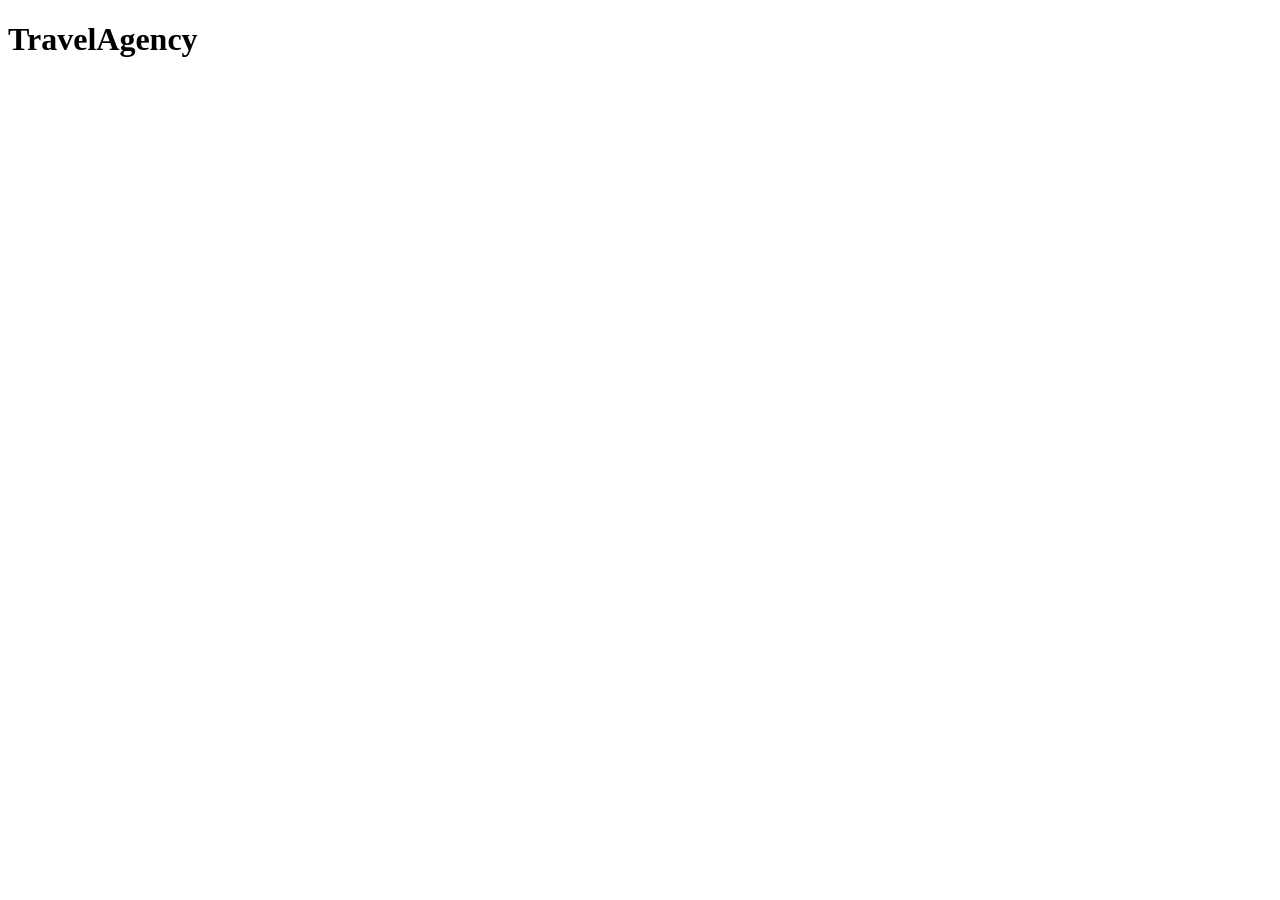
==== index.html @ d6aa43f0 "create index file" ====
<!DOCTYPE html>
<html lang="en">
<head>
    <meta charset="UTF-8">
    <meta name="viewport" content="width=device-width, initial-scale=1.0">
    <title>Document</title>
</head>
<body>
 <h1>TravelAgency</h1>
    
</body>
</html
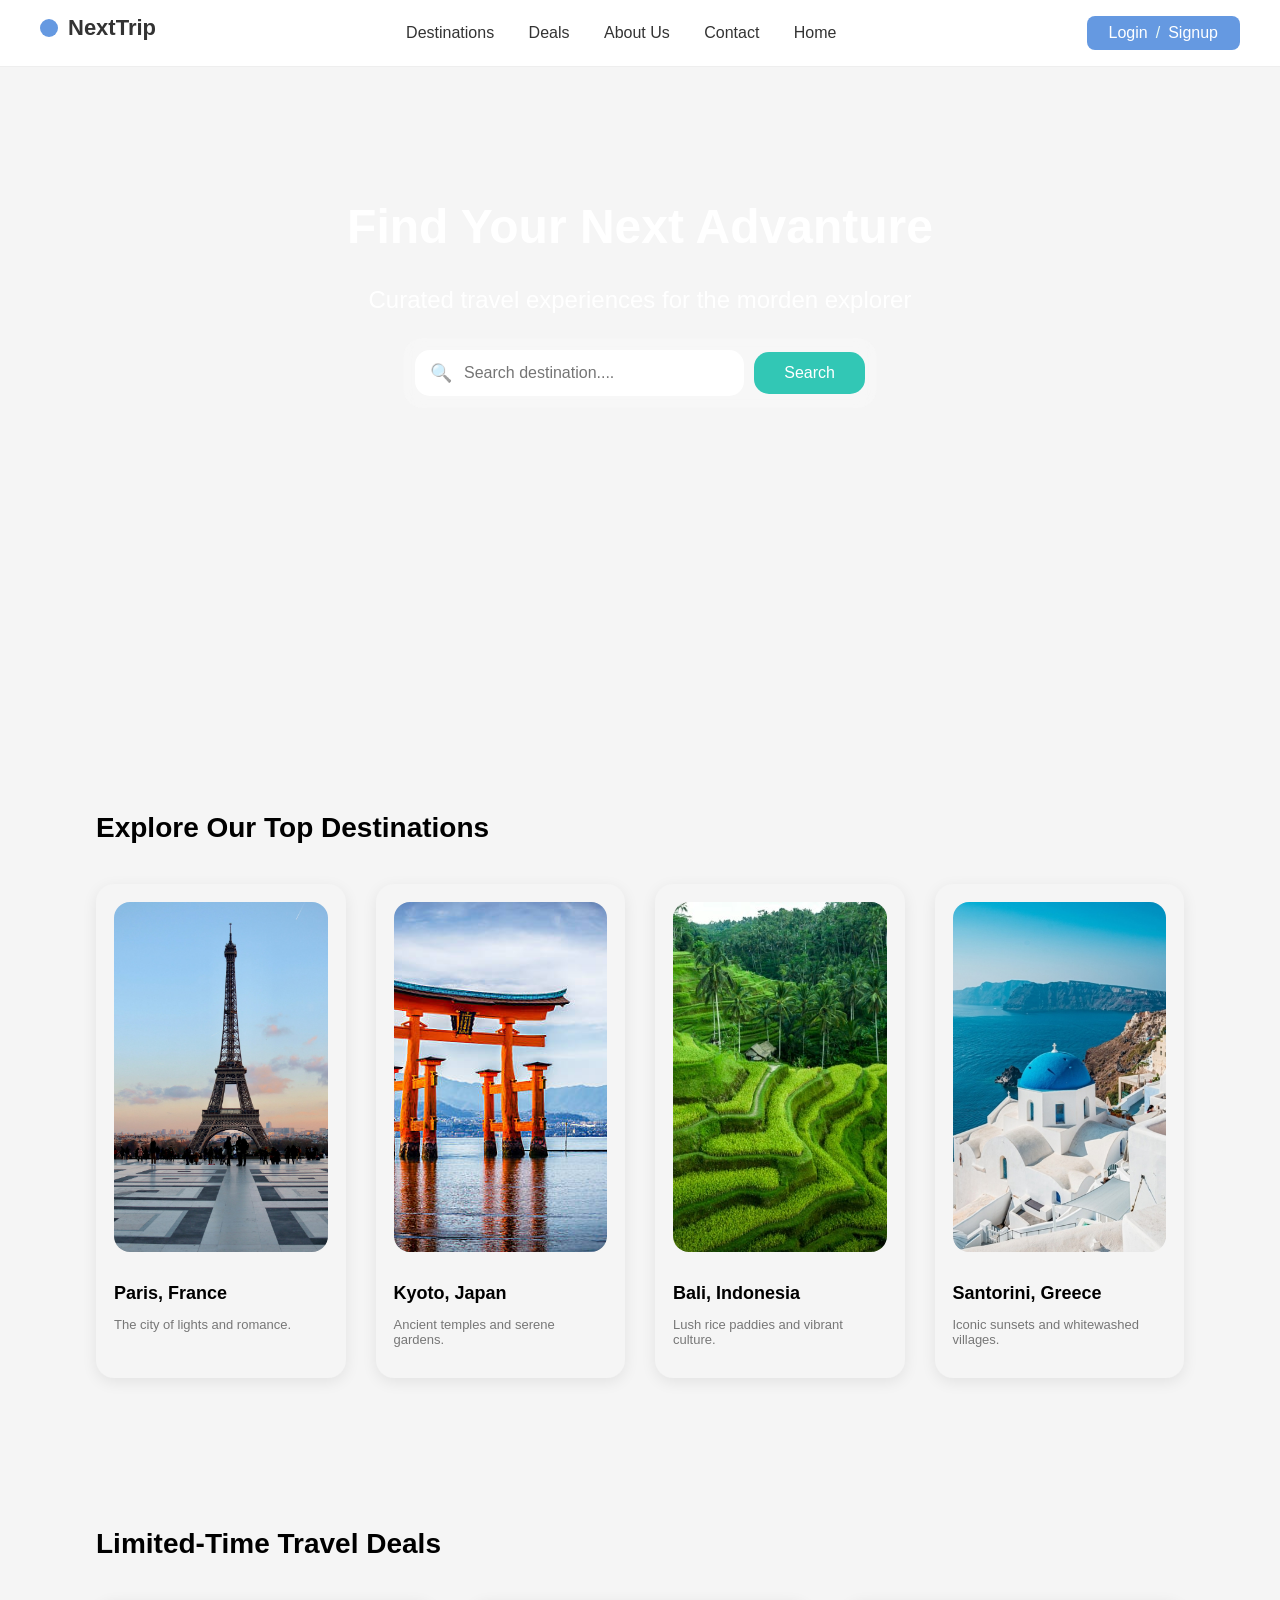
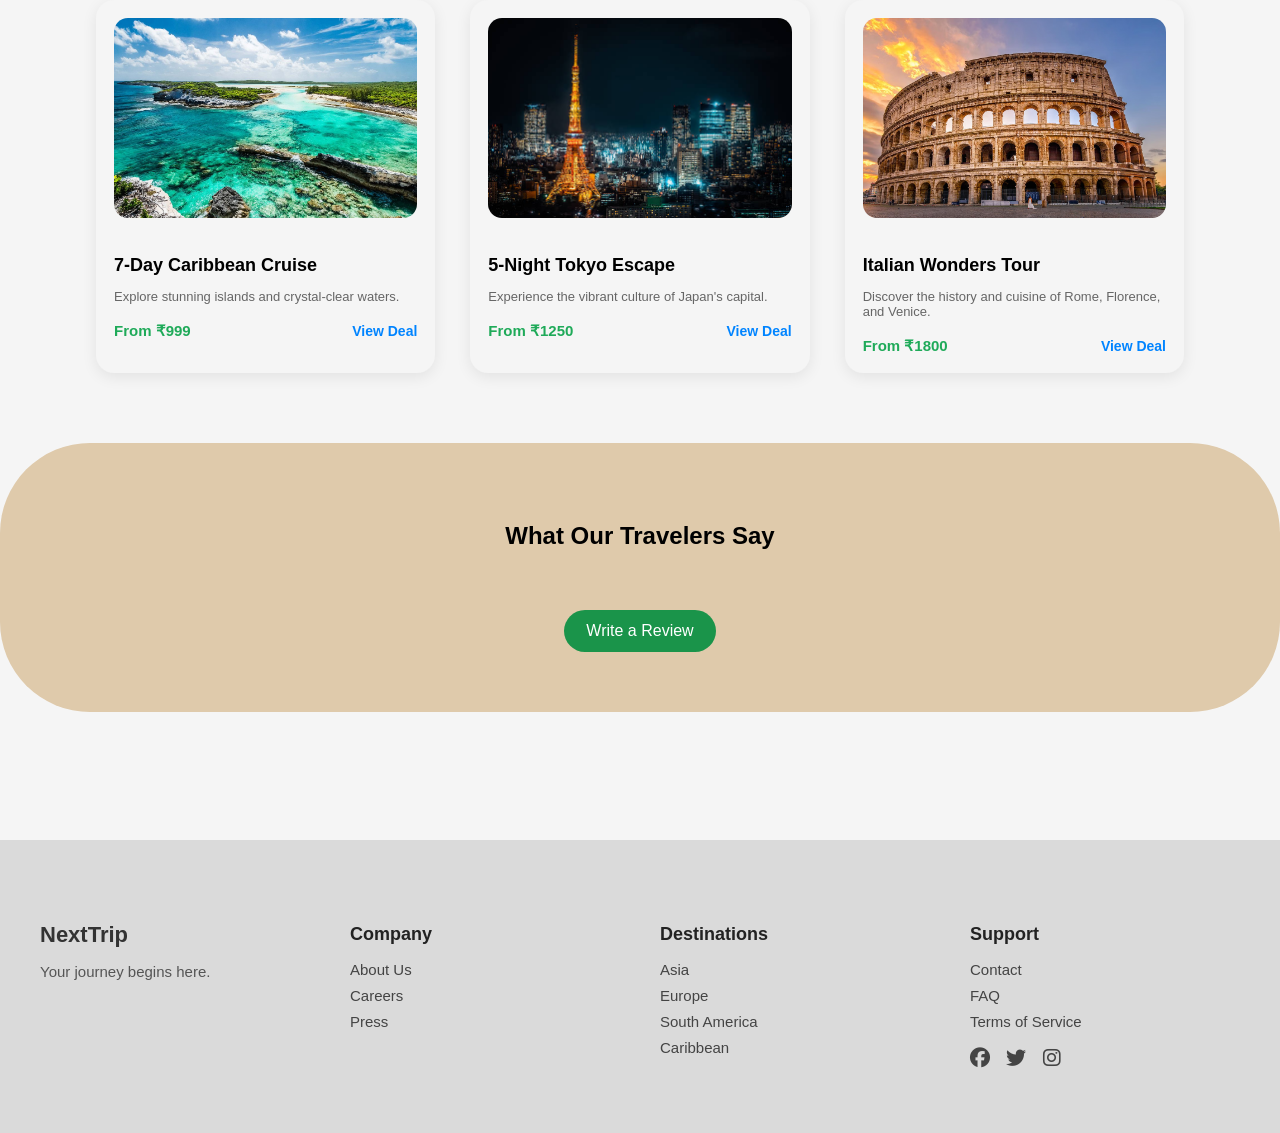
==== commit 55d0ff36: "Merge branch 'section-css' of https://github.com/rakhi-qwerty/travelagency into section-css" ====
--- a/index.html
+++ b/index.html
@@ -4,10 +4,199 @@
     <meta charset="UTF-8">
     <meta name="viewport" content="width=device-width, initial-scale=1.0">
     <title>Document</title>
+    <link rel="stylesheet" href="/css/review.css">
+    <link rel="stylesheet" href="/css/style.css">
+    <link rel="stylesheet" href="https://cdnjs.cloudflare.com/ajax/libs/font-awesome/6.5.0/css/all.min.css">
+
 </head>
 <body>
- <h1>TravelAgency</h1>
+ 
+<header>
+<div class="logo">
+<div class="logo-icon"></div>NextTrip</div>
+
+<nav>
+    <a href="#">Destinations</a>
+    <a href="#">Deals</a>
+    <a href="#">About Us</a>
+    <a href="#">Contact</a>
+    <a href="/index.html">Home</a>
+</nav>
+
+<div class="auth-box">
+   <a href="login.html" class="auth-link left">Login</a>
+   <span class="slash">/</span>
+   <a href="signup.html" class="auth-link right">Signup</a>
+</div>
+</header>
     
+<video autoplay muted loop playsinline class="bg-video">
+    <source src="/video/87816-601467106_small.mp4" type="video/mp4">
+</video>
+
+<div class="hero-section">
+<div class="content">
+    <h1>Find Your Next Advanture</h1>
+    <p>Curated travel experiences for the morden explorer</p>
+</div>
+
+<div class="search-container">
+    <div class="search-input-box">
+        <span class="search-icon">🔍</span>
+        <input type="text" placeholder="Search destination.... ">
+    </div>
+
+    <button class="search-btn" >Search</button>
+ </div>
+</div>
+
+<!-- <div class="destination-page">
+
+<h2>Explor Our Top Destinations</h2>
+
+<div class="img-1">
+    <img src="/images/paris-image.jpeg">
+    <img src="/images/japan-images.jpg">
+    <img src="/images/bali-images.jpg" >
+    <img src="/images/greece-image.jpg"> 
+
+</div>
+
+     
+</div> -->
+
+
+<section class="dest-section">
+    <h2 class="heading">Explore Our Top Destinations</h2>
+
+    <div class="dest-grid">
+
+        <div class="card">
+            <img src="/images/paris-image.jpeg" alt="paris-image">
+            <h3>Paris, France</h3>
+            <p>The city of lights and romance.</p>
+        </div>
+
+        <div class="card">
+            <img src="/images/japan-images.jpg" alt="japan-images">
+            <h3>Kyoto, Japan</h3>
+            <p>Ancient temples and serene gardens.</p>
+        </div>
+
+        <div class="card">
+            <img src="/images/bali-images.jpg" alt="bali-images">
+            <h3>Bali, Indonesia</h3>
+            <p>Lush rice paddies and vibrant culture.</p>
+        </div>
+
+        <div class="card">
+            <img src="/images/greece-image.jpg" alt="greece-image">
+            <h3>Santorini, Greece</h3>
+            <p>Iconic sunsets and whitewashed villages.</p>
+        </div> 
+
+    </div>
+</section>
+
+<section class="deals-section">
+    <h2 class="deals-heading">Limited-Time Travel Deals</h2>
+
+    <div class="deals-grid">
+
+        <div class="deal-card">
+            <img src="/images/caribben-image.jpg" alt="">
+            <h3>7-Day Caribbean Cruise</h3>
+            <p>Explore stunning islands and crystal-clear waters.</p>
+
+            <div class="deal-bottom">
+                <span class="price">From ₹999</span>
+                <a href="#" class="view-link">View Deal</a>
+            </div>
+        </div>
+
+        <div class="deal-card">
+            <img src="/images/Tokyo-image.jpg" alt="">
+            <h3>5-Night Tokyo Escape</h3>
+            <p>Experience the vibrant culture of Japan's capital.</p>
+
+            <div class="deal-bottom">
+                <span class="price">From ₹1250</span>
+                <a href="#" class="view-link">View Deal</a>
+            </div>
+        </div>
+
+        <div class="deal-card">
+            <img src="/images/italy-image.avif" alt="">
+            <h3>Italian Wonders Tour</h3>
+            <p>Discover the history and cuisine of Rome, Florence, and Venice.</p>
+
+            <div class="deal-bottom">
+                <span class="price">From ₹1800</span>
+                <a href="#" class="view-link">View Deal</a>
+            </div>
+        </div>
+
+    </div>
+</section>
+
+ <section class="reviews-section">
+    <h2>What Our Travelers Say</h2>
+    <div id="reviews-container" class="reviews-container">
+        <!-- Reviews JS se yaha add honge -->
+    </div>
+
+    <a href="/review.html" class="review-btn">Write a Review</a>
+</section>
+
+
+
+<footer class="footer">
+  <div class="footer-container">
+
+    <div class="footer-col">
+      <h3 class="logo">NextTrip</h3>
+      <p>Your journey begins here.</p>
+    </div>
+
+    <div class="footer-col">
+      <h4>Company</h4>
+      <ul>
+        <li><a href="#">About Us</a></li>
+        <li><a href="#">Careers</a></li>
+        <li><a href="#">Press</a></li>
+      </ul>
+    </div>
+
+    <div class="footer-col">
+      <h4>Destinations</h4>
+      <ul>
+        <li><a href="#">Asia</a></li>
+        <li><a href="#">Europe</a></li>
+        <li><a href="#">South America</a></li>
+        <li><a href="#">Caribbean</a></li>
+      </ul>
+    </div>
+
+    <div class="footer-col">
+      <h4>Support</h4>
+      <ul>
+        <li><a href="#">Contact</a></li>
+        <li><a href="#">FAQ</a></li>
+        <li><a href="#">Terms of Service</a></li>
+      </ul>
+
+      <div class="social">
+        <a href="#"><i class="fa-brands fa-facebook"></i></a>
+        <a href="#"><i class="fa-brands fa-twitter"></i></a>
+        <a href="#"><i class="fa-brands fa-instagram"></i></a>
+      </div>
+    </div>
+
+  </div>
+</footer>
+
+
+<script src="/js/script.js"></script>
 </body>
 </html
 
--- a/css/review.css
+++ b/css/review.css
@@ -0,0 +1,64 @@
+
+.review-container {
+    width: 100%;
+    display: flex;
+    justify-content: center;
+    margin-top: 60px;
+}
+
+.review-box {
+    width: 450px;
+    background: #ffffff;
+    padding: 30px;
+    border-radius: 15px;
+    box-shadow: 0px 5px 25px rgba(0,0,0,0.12);
+}
+
+.review-box h2 {
+    text-align: center;
+    margin-bottom: 20px;
+    font-size: 22px;
+    color: #222;
+    font-weight: 600;
+}
+
+.review-box input,
+.review-box textarea {
+    width: 100%;
+    padding: 12px;
+    border-radius: 10px;
+    border: 1px solid #ccc;
+    margin-bottom: 15px;
+    font-size: 15px;
+    outline: none;
+    transition: all 0.2s ease;
+}
+
+.review-box input:focus,
+.review-box textarea:focus {
+    border-color: #1a944a;
+    box-shadow: 0 0 5px rgba(26,148,74,0.3);
+}
+
+.review-box textarea {
+    height: 130px;
+    resize: none;
+}
+
+.review-box button {
+    width: 100%;
+    padding: 12px;
+    border: none;
+    border-radius: 25px;
+    background: #1a944a;
+    color: #fff;
+    font-size: 16px;
+    cursor: pointer;
+    transition: 0.3s ease;
+}
+
+.review-box button:hover {
+    transform: scale(1.04);
+    background: #157a3d;
+}
+
--- a/css/style.css
+++ b/css/style.css
@@ -0,0 +1,556 @@
+body {
+margin: 0;
+font-family: Arial, sans-serif;
+background: #f5f5f5;
+min-height: 200vh;
+}
+
+
+
+header {
+background: #fff;
+display: flex;
+justify-content: space-between;
+align-items: center;
+padding: 15px 40px;
+border-bottom: 1px solid #eee;
+}
+
+
+
+.logo {
+display: flex;
+align-items: center;
+gap: 10px;
+font-size: 22px;
+font-weight: bold;
+color: #333;
+}
+
+
+.logo-icon {
+width: 18px;
+height: 18px;
+background: #6599e1;
+border-radius: 50%;
+}
+
+
+nav a {
+margin: 0 15px;
+text-decoration: none;
+color: #333;
+font-size: 16px;
+}
+
+
+nav a:hover {
+color: #6599e1;
+}
+
+
+.login-btn {
+background: #6599e1;
+color: #fff;
+padding: 8px 18px;
+border-radius: 8px;
+text-decoration: none;
+font-size: 15px;
+}
+
+
+.login-btn:hover {
+background: #6599e1;
+}
+.auth-box {
+display: flex;
+align-items: center;
+font-size: 16px;
+background: #6599e1;
+padding: 8px 18px;
+border-radius: 8px;
+color: #fff;
+}
+
+
+.auth-box .auth-link {
+color: #fff;
+text-decoration: none;
+padding: 0 4px;
+}
+
+
+.auth-box .auth-link:hover {
+text-decoration: underline;
+}
+
+
+.auth-box .slash {
+padding: 0 4px;
+color: #eafaf3;
+}
+.bg-video {
+  position:absolute;
+  top: 0;
+  left: 0;
+  width: 100%;
+  height: 100%;
+  object-fit: cover;
+  z-index: -1;
+}
+
+.content {
+  position: relative;
+  z-index: 1;
+  color: white;
+  text-align: center;
+  margin-top: 150px;
+  font-size:x-large;
+}
+
+.search-container {
+    width: 450px;
+    background: rgba(255, 255, 255, 0.2);
+    padding: 12px;
+    border-radius: 20px;
+    backdrop-filter: blur(10px);
+    display: flex;
+    align-items: center;
+    gap: 10px;
+    justify-content: center;
+}
+
+.search-input-box {
+    background: #ffffff;
+    padding: 12px 15px;
+    border-radius: 15px;
+    display: flex;
+    align-items: center;
+    width: 100%;
+}
+
+.search-icon {
+    font-size: 18px;
+    margin-right: 10px;
+    opacity: 0.6;
+}
+
+.search-input-box input {
+    border: none;
+    outline: none;
+    font-size: 16px;
+    width: 100%;
+}
+
+.search-btn {
+    background: #32c7b5;
+    padding: 12px 30px;
+    color: white;
+    border: none;
+    border-radius: 15px;
+    cursor: pointer;
+    font-size: 16px;
+}
+
+.search-btn:hover {
+    background: #28b3a3;
+}
+
+.hero-section {
+    text-align: center;
+    margin-top: -50px; 
+    display: flex;
+    flex-direction: column;
+    align-items: center; 
+    justify-content: center;
+}
+
+/* h2{
+    margin-top: 20rem;
+    padding: 1rem;
+}
+
+.img-1{
+    background-color: #dadada;
+    border-radius: 3rem;
+    height: 450px;
+    margin: 3rem;
+    display: block;
+}
+
+img{
+    height: 350px;
+    width: 250px;
+   object-fit: cover;
+   /* padding: 3rem; */
+   /* border-radius: 20px;
+   margin-left: 4rem; */
+   /* margin-top: 20rem; 
+} */
+
+
+ .dest-section {
+    width: 85%;
+    margin: auto;
+    padding: 80px 0;
+    font-family: Arial, sans-serif;
+    margin-top: 300px;
+}
+
+ .heading {
+    font-size: 28px;
+    font-weight: 700;
+    margin-bottom: 40px;
+} 
+
+/* GRID LAYOUT — 4 CARDS IN ONE ROW */
+.dest-grid {
+    display: grid;
+    grid-template-columns: repeat(4, 1fr);
+    gap: 30px;
+}
+
+.card {
+    background: #f5f5f5;
+    padding: 18px;
+    border-radius: 18px;
+    box-shadow: 0 4px 15px rgba(0,0,0,0.08);
+}
+
+.card img {
+    width: 100%;
+    height: 200px;
+    object-fit: cover;
+    border-radius: 14px;
+    margin-bottom: 15px;
+}
+
+/* CARD STYLE */
+.card {
+    text-align: left;
+    object-fit: cover;
+}
+
+.card img {
+    width: 100%;
+    height: 350px;
+    object-fit: cover;
+    border-radius: 16px;
+}
+
+.card h3 {
+    font-size: 18px;
+    margin: 12px 0 5px;
+}
+
+.card p {
+    font-size: 13px;
+    color: #777;
+}
+
+
+.card {
+    transition: transform 0.3s ease, box-shadow 0.3s ease;
+}
+
+.card:hover {
+    transform: scale(1.03);
+    box-shadow: 0 8px 25px rgba(0,0,0,0.15);
+}
+
+
+
+/* RESPONSIVE */
+@media (max-width: 900px) {
+    .dest-grid {
+        grid-template-columns: repeat(2, 1fr);
+    }
+}
+@media (max-width: 600px) {
+    .dest-grid {
+        grid-template-columns: 1fr;
+    }
+}
+
+
+.deals-section {
+    width: 85%;
+    margin: 70px auto;
+    font-family: Arial, sans-serif;
+}
+
+.deals-heading {
+    font-size: 28px;
+    font-weight: 700;
+    margin-bottom: 40px;
+}
+
+/* GRID — 3 cards per row */
+.deals-grid {
+    display: grid;
+    grid-template-columns: repeat(3, 1fr);
+    gap: 35px;
+}
+
+/* CARD STYLE */
+.deal-card {
+    background: #f5f5f5;
+    padding: 18px;
+    border-radius: 18px;
+    box-shadow: 0 4px 15px rgba(0,0,0,0.08);
+}
+
+.deal-card img {
+    width: 100%;
+    height: 200px;
+    object-fit: cover;
+    border-radius: 14px;
+    margin-bottom: 15px;
+}
+
+.deal-card h3 {
+    font-size: 18px;
+    margin-bottom: 6px;
+}
+
+.deal-card p {
+    font-size: 13px;
+    color: #666;
+    margin-bottom: 18px;
+}
+
+/* Bottom area: price + link */
+.deal-bottom {
+    display: flex;
+    justify-content: space-between;
+    align-items: center;
+}
+
+.price {
+    font-size: 15px;
+    color: #1faa59; /* soft green */
+    font-weight: 600;
+}
+
+.view-link {
+    font-size: 14px;
+    color: #0084ff;
+    font-weight: 600;
+    text-decoration: none;
+}
+
+/* Responsive */
+@media (max-width: 900px) {
+    .deals-grid {
+        grid-template-columns: repeat(2, 1fr);
+    }
+}
+
+@media (max-width: 600px) {
+    .deals-grid {
+        grid-template-columns: 1fr;
+    }
+}
+
+
+
+.deal-card {
+    transition: transform 0.3s ease, box-shadow 0.3s ease;
+}
+
+.deal-card:hover {
+    transform: scale(1.03);
+    box-shadow: 0 8px 25px rgba(0,0,0,0.15);
+}
+
+
+.reviews-section {
+    text-align: center;
+    padding: 60px 20px;
+    background: #dfcaab;
+    border-radius: 90px;
+
+}
+
+
+.reviews-container {
+    display: flex;
+    justify-content: center;
+    gap: 20px;
+    margin-top: 30px;
+    flex-wrap: wrap;
+}
+
+.review-card {
+    width: 300px;
+    background: white;
+    padding: 20px;
+    border-radius: 12px;
+    box-shadow: 0 4px 15px rgba(0,0,0,0.1);
+    font-size: 14px;
+}
+
+.review-author {
+    margin-top: 10px;
+    font-weight: bold;
+}
+.review-btn {
+    display: inline-block;
+    margin-top: 30px;
+    background: #1a944a;
+    color: #fff;
+    padding: 12px 22px;
+    border-radius: 30px;
+    text-decoration: none;
+}
+
+
+
+.footer {
+  background: #dadada;
+  padding: 60px 0;
+  margin-top: 10%;
+}
+
+.footer-container {
+  max-width: 1200px;
+  margin: auto;
+  display: grid;
+  grid-template-columns: repeat(4, 1fr);
+  gap: 40px;
+}
+
+.footer-col h4 {
+  font-size: 18px;
+  margin-bottom: 15px;
+  color: #222;
+  font-weight: 600;
+}
+
+.footer-col p {
+  color: #555;
+  font-size: 15px;
+}
+
+.footer-col ul {
+  list-style: none;
+  padding: 0;
+}
+
+.footer-col ul li {
+  margin-bottom: 8px;
+}
+
+.footer-col ul li a {
+  text-decoration: none;
+  color: #444;
+  font-size: 15px;
+  transition: 0.2s;
+}
+
+.footer-col ul li a:hover {
+  color: #000;
+}
+
+.logo {
+  font-size: 22px;
+  font-weight: 700;
+  margin-bottom: 10px;
+}
+
+.social a {
+  margin-right: 12px;
+  font-size: 20px;
+  color: #444;
+  transition: 0.2s;
+}
+
+.social a:hover {
+  color: #000;
+}
+
+/* Responsive */
+@media (max-width: 768px) {
+  .footer-container {
+    grid-template-columns: 1fr 1fr;
+  }
+}
+
+@media (max-width: 480px) {
+  .footer-container {
+    grid-template-columns: 1fr;
+    text-align: center;
+  }
+
+  .social {
+    margin-top: 10px;
+  }
+}
+
+
+/* .destinations-section {
+    width: 80%;
+    margin: auto;
+    padding: 60px 0;
+    font-family: Arial, sans-serif;
+}
+
+.section-title {
+    font-size: 34px;
+    font-weight: 700;
+    margin-bottom: 50px;
+}
+
+/* horizontal card layout */
+/* .destination-box {
+    display: flex;
+    align-items: center;
+    justify-content: space-between;
+    gap: 50px;
+    margin-bottom: 50px;
+} */
+
+/* text left side */
+/* .destination-info {
+    width: 25%; 
+} */
+
+/* .destination-info h3 {
+    font-size: 22px;
+    margin-bottom: 6px;
+}
+
+.destination-info p {
+    font-size: 13px;
+    color: #666;
+    line-height: 1.4;
+}
+
+
+.destination-box img {
+    width: 280px;
+    height: 360px;
+    object-fit: cover;
+    border-radius: 18px;
+}
+ */
+
+/* @media (max-width: 768px) {
+    .destination-box {
+        flex-direction: column;
+        text-align: center;
+    }
+
+    .destination-info {
+        width: 100%;
+    }
+
+    .destination-box img {
+        width: 100%;
+        height: 280px;
+    }
+}  */
+
+
+
+
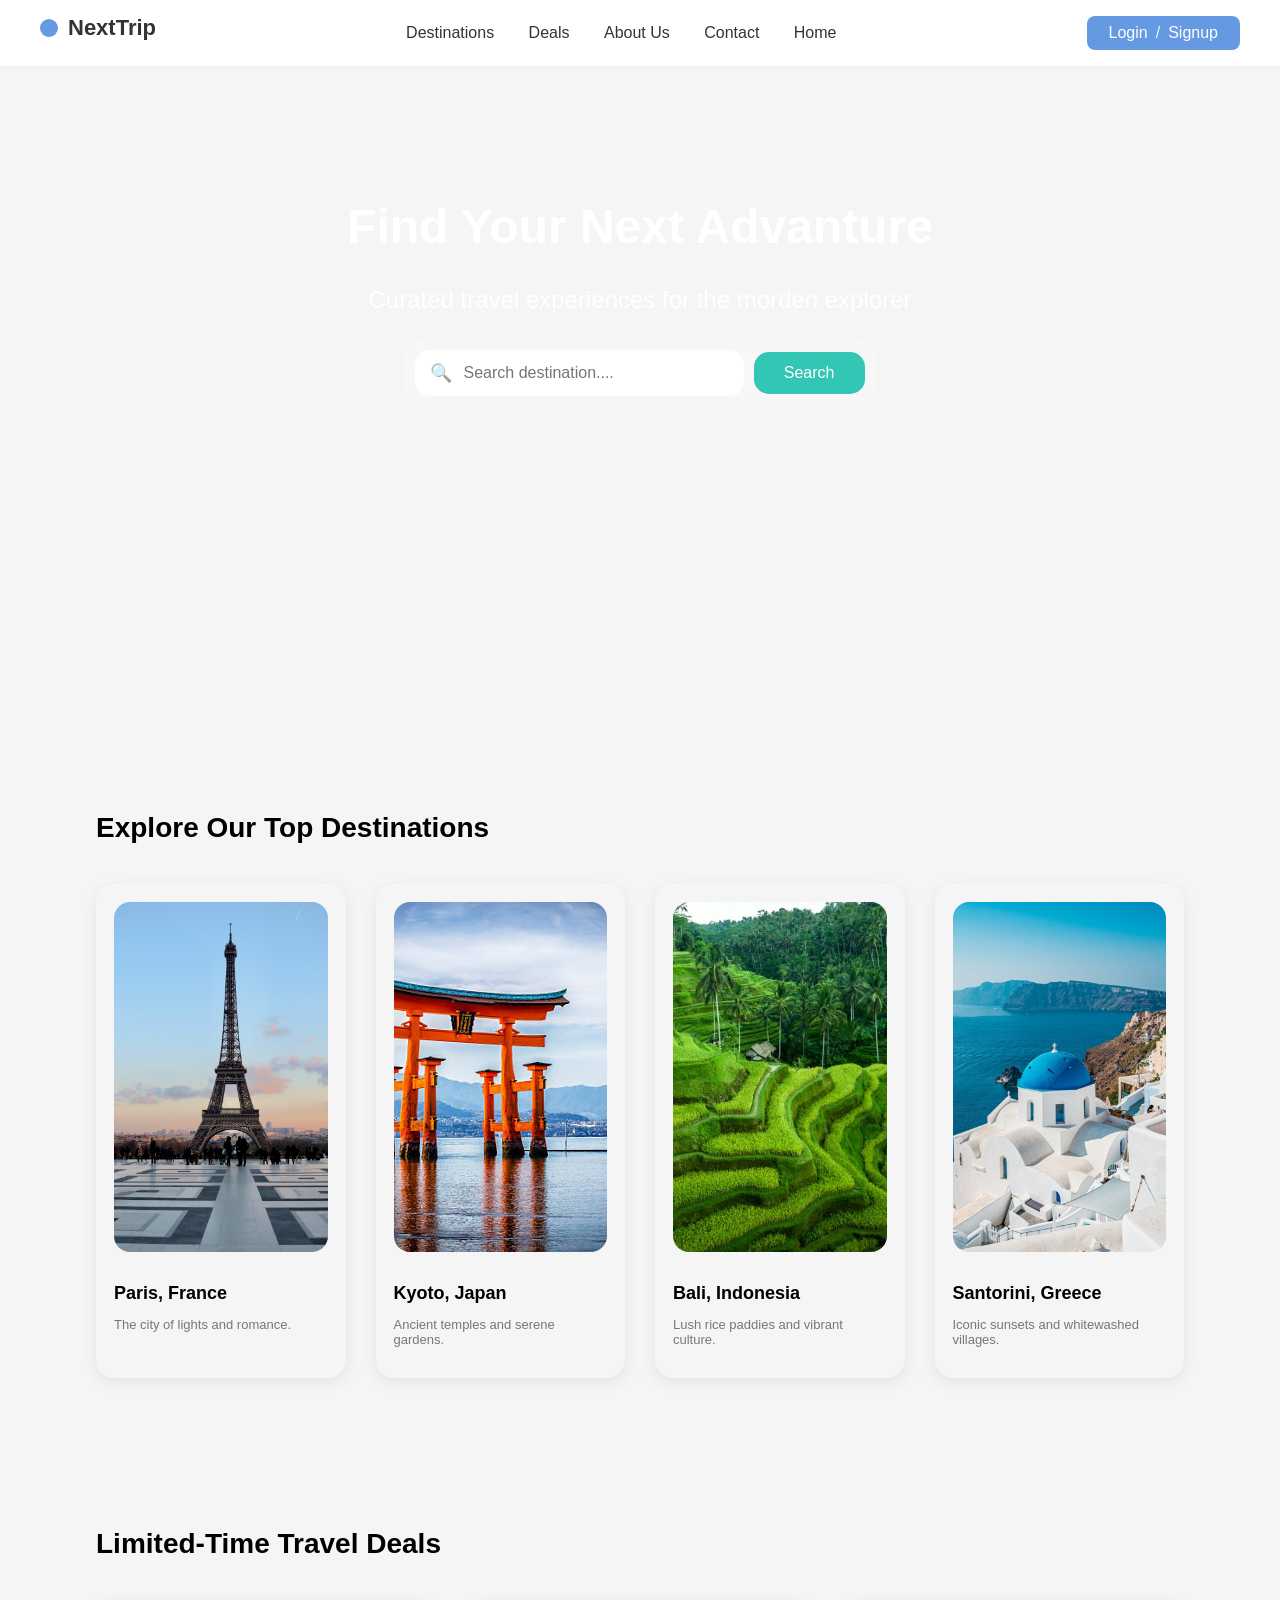
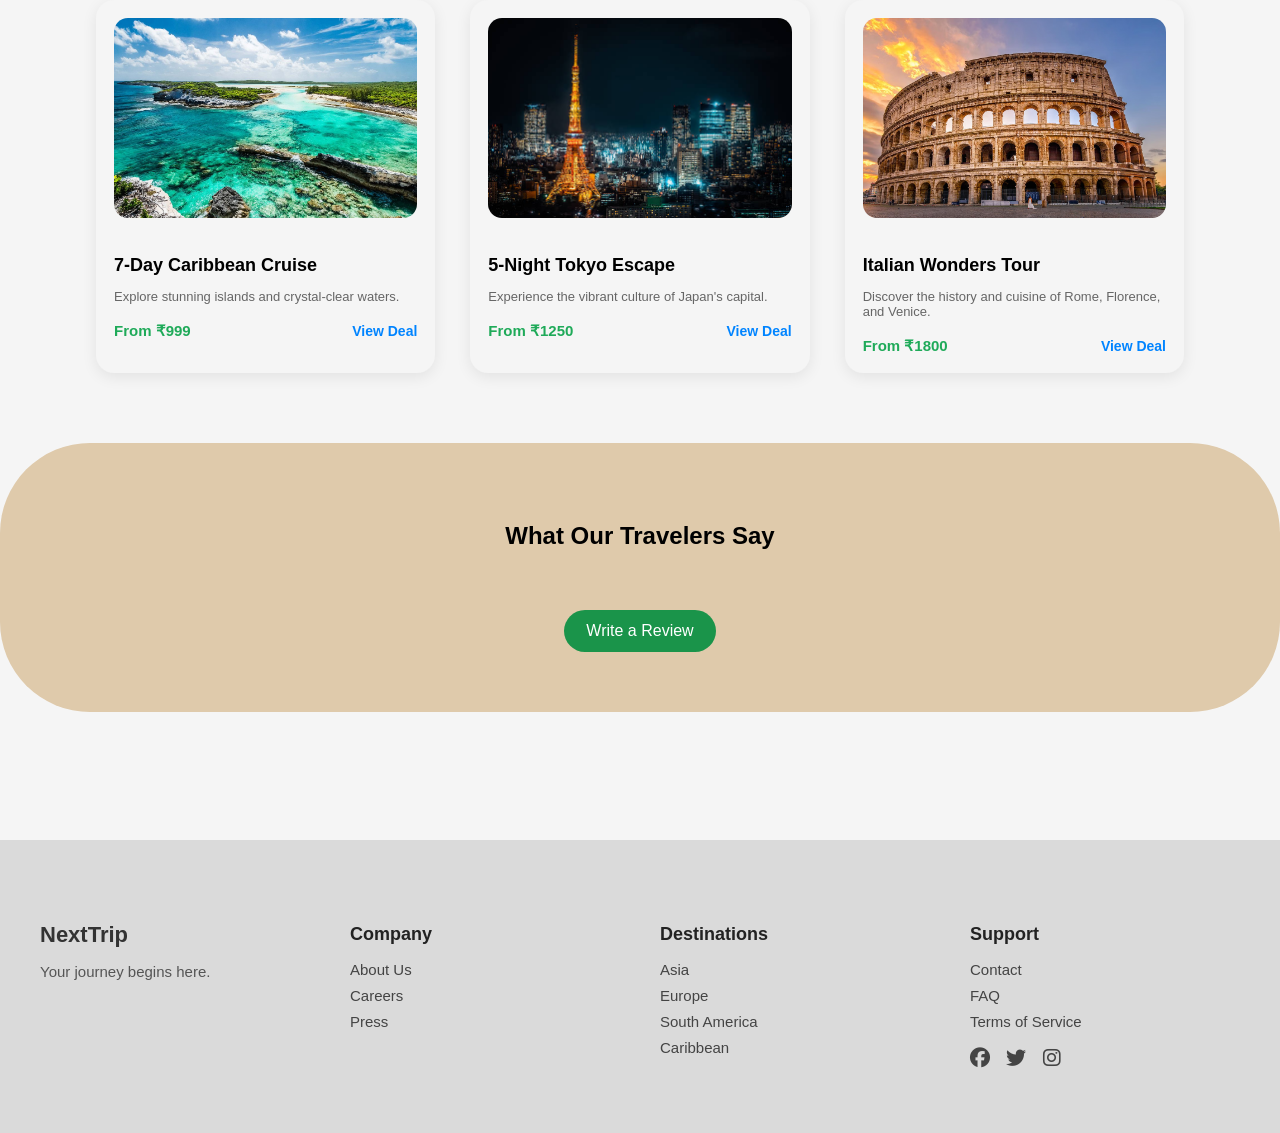
==== commit 32ccf75c: "create services file and write the simple structure of this page and also update some other signin a" ====
--- a/index.html
+++ b/index.html
@@ -3,7 +3,7 @@
 <head>
     <meta charset="UTF-8">
     <meta name="viewport" content="width=device-width, initial-scale=1.0">
-    <title>Document</title>
+    <title>NextTrip</title>
     <link rel="stylesheet" href="/css/review.css">
     <link rel="stylesheet" href="/css/style.css">
     <link rel="stylesheet" href="https://cdnjs.cloudflare.com/ajax/libs/font-awesome/6.5.0/css/all.min.css">
@@ -16,17 +16,17 @@
 <div class="logo-icon"></div>NextTrip</div>
 
 <nav>
-    <a href="#">Destinations</a>
+    <a href="/contents/services.html">Destinations</a>
     <a href="#">Deals</a>
-    <a href="#">About Us</a>
-    <a href="#">Contact</a>
+    <a href="/contents/about.html">About Us</a>
+    <a href="/contents/contect.html">Contact</a>
     <a href="/index.html">Home</a>
 </nav>
 
 <div class="auth-box">
-   <a href="login.html" class="auth-link left">Login</a>
+   <a href="/contents/login.html" class="auth-link left">Login</a>
    <span class="slash">/</span>
-   <a href="signup.html" class="auth-link right">Signup</a>
+   <a href="/contents/signup.html" class="auth-link right">Signup</a>
 </div>
 </header>
     
@@ -50,22 +50,6 @@
  </div>
 </div>
 
-<!-- <div class="destination-page">
-
-<h2>Explor Our Top Destinations</h2>
-
-<div class="img-1">
-    <img src="/images/paris-image.jpeg">
-    <img src="/images/japan-images.jpg">
-    <img src="/images/bali-images.jpg" >
-    <img src="/images/greece-image.jpg"> 
-
-</div>
-
-     
-</div> -->
-
-
 <section class="dest-section">
     <h2 class="heading">Explore Our Top Destinations</h2>
 
@@ -161,26 +145,26 @@
     <div class="footer-col">
       <h4>Company</h4>
       <ul>
-        <li><a href="#">About Us</a></li>
-        <li><a href="#">Careers</a></li>
-        <li><a href="#">Press</a></li>
+        <li><a href="/contents/about.html">About Us</a></li>
+        <li><a href="">Careers</a></li>
+        <li><a href="">Press</a></li>
       </ul>
     </div>
 
     <div class="footer-col">
       <h4>Destinations</h4>
       <ul>
-        <li><a href="#">Asia</a></li>
-        <li><a href="#">Europe</a></li>
-        <li><a href="#">South America</a></li>
-        <li><a href="#">Caribbean</a></li>
+        <li><a href="/contents/services.html">Asia</a></li>
+        <li><a href="/contents/services.html">Europe</a></li>
+        <li><a href="/contents/services.html">South America</a></li>
+        <li><a href="/contents/services.html">Caribbean</a></li>
       </ul>
     </div>
 
     <div class="footer-col">
       <h4>Support</h4>
       <ul>
-        <li><a href="#">Contact</a></li>
+        <li><a href="/contents/contect.html">Contact</a></li>
         <li><a href="#">FAQ</a></li>
         <li><a href="#">Terms of Service</a></li>
       </ul>
@@ -196,7 +180,25 @@
 </footer>
 
 
-<script src="/js/script.js"></script>
+<script src="./js/script.js"></script>
+<!-- <script>
+async function datac() {
+  const response = await fetch(
+    "https://api.api-ninjas.com/v1/city?name=Delhi",
+    {
+      headers: {
+        "X-Api-Key": "YOUR_API_KEY_HERE"
+      }
+    }
+  );
+
+  const data = await response.json();
+  console.log(data);
+}
+
+datac();
+
+</script> -->
 </body>
 </html
 
--- a/css/review.css
+++ b/css/review.css
@@ -62,3 +62,5 @@
     background: #157a3d;
 }
 
+
+
--- a/css/style.css
+++ b/css/style.css
@@ -203,7 +203,6 @@
     margin-bottom: 40px;
 } 
 
-/* GRID LAYOUT — 4 CARDS IN ONE ROW */
 .dest-grid {
     display: grid;
     grid-template-columns: repeat(4, 1fr);
@@ -225,7 +224,6 @@
     margin-bottom: 15px;
 }
 
-/* CARD STYLE */
 .card {
     text-align: left;
     object-fit: cover;
@@ -285,14 +283,13 @@
     margin-bottom: 40px;
 }
 
-/* GRID — 3 cards per row */
 .deals-grid {
     display: grid;
     grid-template-columns: repeat(3, 1fr);
     gap: 35px;
 }
 
-/* CARD STYLE */
+
 .deal-card {
     background: #f5f5f5;
     padding: 18px;
@@ -319,7 +316,6 @@
     margin-bottom: 18px;
 }
 
-/* Bottom area: price + link */
 .deal-bottom {
     display: flex;
     justify-content: space-between;
@@ -328,7 +324,7 @@
 
 .price {
     font-size: 15px;
-    color: #1faa59; /* soft green */
+    color: #1faa59; 
     font-weight: 600;
 }
 
@@ -339,7 +335,7 @@
     text-decoration: none;
 }
 
-/* Responsive */
+
 @media (max-width: 900px) {
     .deals-grid {
         grid-template-columns: repeat(2, 1fr);
@@ -469,7 +465,7 @@
   color: #000;
 }
 
-/* Responsive */
+
 @media (max-width: 768px) {
   .footer-container {
     grid-template-columns: 1fr 1fr;
